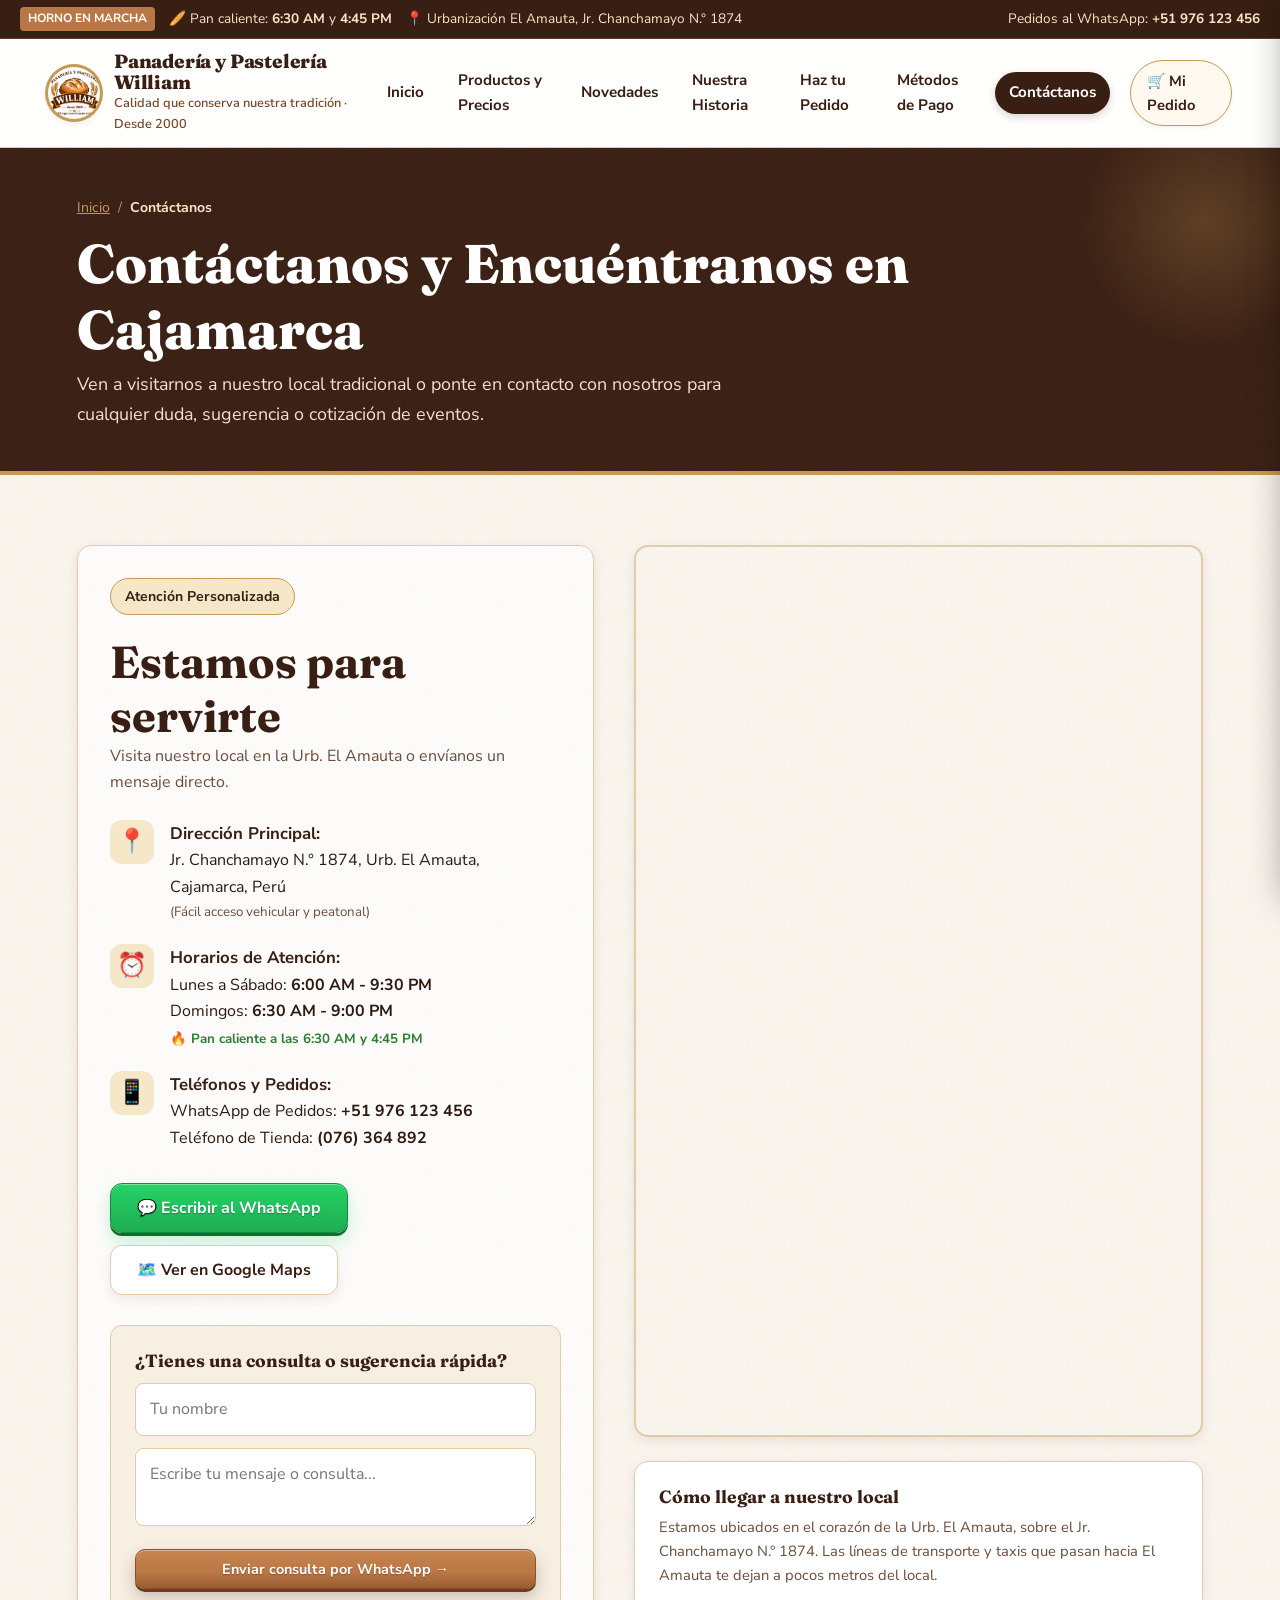
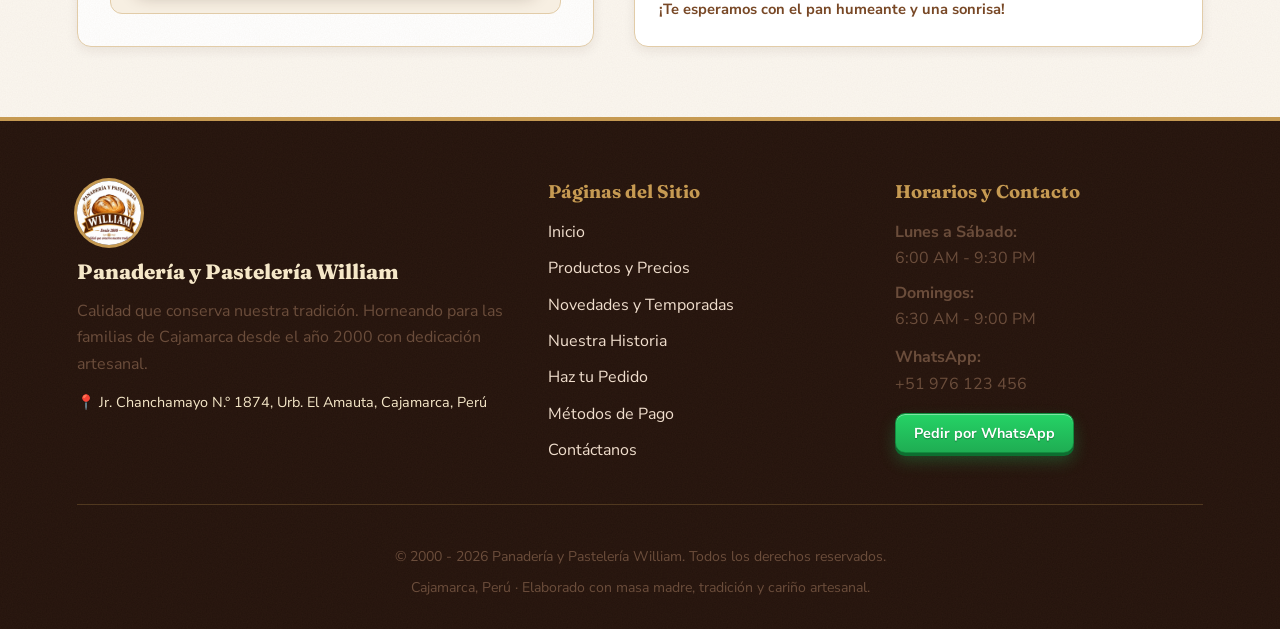
==== pages/contacto.html @ 4cd66673 "Creando la pagina" ====
<!DOCTYPE html>
<html lang="es">
<head>
  <meta charset="utf-8">
  <meta name="viewport" content="width=device-width, initial-scale=1">
  <title>Contáctanos y Ubicación | Panadería y Pastelería William - Cajamarca</title>
  <meta name="description" content="Visítanos en Jr. Chanchamayo 1874, Urb. El Amauta, Cajamarca. Teléfonos, mapa interactivo, horarios y contacto directo por WhatsApp.">
  <link rel="icon" href="../img/logo.jpg">
  <link rel="preconnect" href="https://fonts.googleapis.com">
  <link rel="preconnect" href="https://fonts.gstatic.com" crossorigin>
  <link href="https://fonts.googleapis.com/css2?family=Fraunces:opsz,wght@9..144,500;9..144,700;9..144,800&family=Nunito+Sans:wght@400;600;700;800&display=swap" rel="stylesheet">
  <link rel="stylesheet" href="../css/styles.css">
</head>
<body>

  <!-- Barra Superior -->
  <aside class="top-bar" aria-label="Aviso y contacto">
    <div class="top-bar-left">
      <span class="top-badge">Horno en marcha</span>
      <span>🥖 Pan caliente: <b class="hot-bread-am">6:30 AM</b> y <b class="hot-bread-pm">4:45 PM</b></span>
      <span>📍 <span class="address-display">Jr. Chanchamayo 1874, Urb. El Amauta, Cajamarca</span></span>
    </div>
    <div class="top-bar-right">
      <span>Pedidos al WhatsApp: <b class="phone-display">+51 976 123 456</b></span>
    </div>
  </aside>

  <!-- Encabezado Principal con Navegación -->
  <header>
    <a class="brand" href="../index.html">
      <img src="../img/logo.jpg" alt="Logo de Panadería y Pastelería William">
      <div class="brand-text">
        <b>Panadería y Pastelería William</b>
        <small>Calidad que conserva nuestra tradición · Desde 2000</small>
      </div>
    </a>

    <!-- Navegación de Escritorio -->
    <nav class="main-nav" aria-label="Menú principal">
      <a href="../index.html">Inicio</a>
      <a href="productos.html">Productos y Precios</a>
      <a href="novedades.html">Novedades</a>
      <a href="historia.html">Nuestra Historia</a>
      <a href="pedidos.html">Haz tu Pedido</a>
      <a href="pagos.html">Métodos de Pago</a>
      <a href="contacto.html" class="active">Contáctanos</a>
    </nav>

    <!-- Acciones de Encabezado -->
    <div class="header-actions">
      <a href="pedidos.html" class="cart-btn" aria-label="Ver lista de pedidos">
        <span>🛒 Mi Pedido</span>
        <span class="cart-badge" style="display:none">0</span>
      </a>
      <button id="burger" class="burger" aria-label="Abrir menú" aria-expanded="false" aria-controls="drawer">
        <i></i><i></i><i></i>
      </button>
    </div>
  </header>

  <!-- Menú Lateral Móvil (Drawer) -->
  <div id="scrim"></div>
  <aside id="drawer" aria-hidden="true" aria-label="Menú de navegación para móviles">
    <div class="drawer-header">
      <span class="drawer-title">Menú Principal</span>
      <span style="font-size:0.85rem; color:var(--oro)">Cajamarca</span>
    </div>
    <nav>
      <a href="../index.html"><span>🏠 Inicio</span> <span>→</span></a>
      <a href="productos.html"><span>🥖 Productos y Precios</span> <span>→</span></a>
      <a href="novedades.html"><span>✨ Novedades y Temporadas</span> <span>→</span></a>
      <a href="historia.html"><span>🌾 Nuestra Historia</span> <span>→</span></a>
      <a href="pedidos.html"><span>📝 Haz tu Pedido</span> <span>→</span></a>
      <a href="pagos.html"><span>💳 Métodos de Pago</span> <span>→</span></a>
      <a href="contacto.html" class="active"><span>📍 Contáctanos</span> <span>→</span></a>
    </nav>
    <div class="drawer-info">
      <b>Panadería y Pastelería William</b>
      <p>Jr. Chanchamayo 1874, Urb. El Amauta, Cajamarca</p>
      <p style="margin-top:6px">WhatsApp: <b class="phone-display">+51 976 123 456</b></p>
    </div>
  </aside>

  <!-- Contenido de Contacto -->
  <main>
    <section class="page-header">
      <div class="breadcrumbs">
        <a href="../index.html">Inicio</a> <span>/</span> <b>Contáctanos</b>
      </div>
      <h1>Contáctanos y Encuéntranos en Cajamarca</h1>
      <p>Ven a visitarnos a nuestro local tradicional o ponte en contacto con nosotros para cualquier duda, sugerencia o cotización de eventos.</p>
    </section>

    <section class="section">
      <div class="contact-layout">
        
        <!-- Tarjeta de Información y Formulario Rápido -->
        <div class="contact-card">
          <span class="hero-tag">Atención Personalizada</span>
          <h2>Estamos para servirte</h2>
          <p>Visita nuestro local en la Urb. El Amauta o envíanos un mensaje directo.</p>

          <div class="contact-info-list">
            <div class="contact-info-item">
              <div class="contact-icon">📍</div>
              <div>
                <b style="color:var(--cacao); font-size:1.05rem; display:block;">Dirección Principal:</b>
                <span>Jr. Chanchamayo N.° 1874, Urb. El Amauta, Cajamarca, Perú</span>
                <small style="display:block; color:var(--ink-muted); margin-top:2px;">(Fácil acceso vehicular y peatonal)</small>
              </div>
            </div>

            <div class="contact-info-item">
              <div class="contact-icon">⏰</div>
              <div>
                <b style="color:var(--cacao); font-size:1.05rem; display:block;">Horarios de Atención:</b>
                <span>Lunes a Sábado: <b>6:00 AM - 9:30 PM</b></span><br>
                <span>Domingos: <b>6:30 AM - 9:00 PM</b></span>
                <small style="display:block; color:#2e7d32; font-weight:700; margin-top:4px;">🔥 Pan caliente a las 6:30 AM y 4:45 PM</small>
              </div>
            </div>

            <div class="contact-info-item">
              <div class="contact-icon">📱</div>
              <div>
                <b style="color:var(--cacao); font-size:1.05rem; display:block;">Teléfonos y Pedidos:</b>
                <span>WhatsApp de Pedidos: <b class="phone-display">+51 976 123 456</b></span><br>
                <span>Teléfono de Tienda: <b>(076) 364 892</b></span>
              </div>
            </div>
          </div>

          <div style="display:flex; gap:12px; flex-wrap:wrap; margin-bottom:30px;">
            <a href="https://wa.me/51976123456?text=Hola%20Panader%C3%ADa%20William%2C%20quisiera%20hacer%20una%20consulta." target="_blank" rel="noopener" class="btn wa">
              <span>💬 Escribir al WhatsApp</span>
            </a>
            <a id="btn-maps" href="https://www.google.com/maps/search/?api=1&query=Jr.+Chanchamayo+1874%2C+Urb.+El+Amauta%2C+Cajamarca%2C+Per%C3%BA" target="_blank" rel="noopener" class="btn ghost">
              <span>🗺️ Ver en Google Maps</span>
            </a>
          </div>

          <!-- Formulario rápido de consulta -->
          <div style="background:#f7efe2; padding:24px; border-radius:12px; border:1px solid var(--border);">
            <h4 style="margin-bottom:12px; color:var(--cacao);">¿Tienes una consulta o sugerencia rápida?</h4>
            <div class="form-group" style="margin-bottom:12px;">
              <input type="text" id="contact-quick-name" placeholder="Tu nombre" style="background:#fff;">
            </div>
            <div class="form-group" style="margin-bottom:14px;">
              <textarea id="contact-quick-msg" rows="2" placeholder="Escribe tu mensaje o consulta..." style="background:#fff;"></textarea>
            </div>
            <button type="button" class="btn small" style="width:100%;" onclick="
              const name = document.getElementById('contact-quick-name').value.trim();
              const msg = document.getElementById('contact-quick-msg').value.trim();
              if (!msg) { alert('Por favor escribe tu consulta'); return; }
              const text = `Hola Panadería William, mi nombre es ${name || 'un cliente'}. Mi consulta es: ${msg}`;
              window.open(`https://wa.me/51976123456?text=${encodeURIComponent(text)}`, '_blank');
            ">Enviar consulta por WhatsApp →</button>
          </div>
        </div>

        <!-- Mapa y Referencias -->
        <div style="display:flex; flex-direction:column; gap:24px;">
          <div class="map-container">
            <iframe 
              src="https://www.google.com/maps/embed?pb=!1m18!1m12!1m3!1d3958.468846313524!2d-78.5135118!3d-7.1610488!2m3!1f0!2f0!3f0!3m2!1i1024!2i768!4f13.1!3m3!1m2!1s0x91b25afc0c000001%3A0x1!2sJr.%20Chanchamayo%201874%2C%20Cajamarca!5e0!3m2!1ses!2spe!4v1710000000000!5m2!1ses!2spe" 
              width="100%" 
              height="400" 
              style="border:0;" 
              allowfullscreen="" 
              loading="lazy" 
              referrerpolicy="no-referrer-when-downgrade"
              title="Mapa de ubicación de Panadería y Pastelería William en Cajamarca">
            </iframe>
          </div>

          <div style="background:#fff; border:1px solid var(--border); border-radius:14px; padding:24px; box-shadow:var(--shadow-sm);">
            <h4 style="margin-bottom:8px; color:var(--cacao);">Cómo llegar a nuestro local</h4>
            <p style="font-size:0.92rem; margin-bottom:10px;">Estamos ubicados en el corazón de la Urb. El Amauta, sobre el Jr. Chanchamayo N.° 1874. Las líneas de transporte y taxis que pasan hacia El Amauta te dejan a pocos metros del local.</p>
            <p style="font-size:0.92rem; color:var(--tostado); font-weight:700;">¡Te esperamos con el pan humeante y una sonrisa!</p>
          </div>
        </div>

      </div>
    </section>
  </main>

  <!-- Píldora Flotante del Carrito -->
  <a href="pedidos.html" class="floating-cart-pill" id="floating-cart" aria-label="Ver pedido en curso">
    <span>🛒</span>
    <span class="floating-cart-txt"><b>0</b> productos</span>
    <span>→</span>
  </a>

  <!-- Pie de Página -->
  <footer>
    <div class="footer-top">
      <div class="footer-brand">
        <img src="../img/logo.jpg" alt="Panadería y Pastelería William">
        <b>Panadería y Pastelería William</b>
        <p>Calidad que conserva nuestra tradición. Horneando para las familias de Cajamarca desde el año 2000 con dedicación artesanal.</p>
        <p style="font-size:0.9rem; color:var(--oro-light);">📍 Jr. Chanchamayo N.° 1874, Urb. El Amauta, Cajamarca, Perú</p>
      </div>
      <div class="footer-col">
        <h4>Páginas del Sitio</h4>
        <ul class="footer-links">
          <li><a href="../index.html">Inicio</a></li>
          <li><a href="productos.html">Productos y Precios</a></li>
          <li><a href="novedades.html">Novedades y Temporadas</a></li>
          <li><a href="historia.html">Nuestra Historia</a></li>
          <li><a href="pedidos.html">Haz tu Pedido</a></li>
          <li><a href="pagos.html">Métodos de Pago</a></li>
          <li><a href="contacto.html">Contáctanos</a></li>
        </ul>
      </div>
      <div class="footer-col">
        <h4>Horarios y Contacto</h4>
        <p><b>Lunes a Sábado:</b><br>6:00 AM - 9:30 PM</p>
        <p style="margin-top:8px"><b>Domingos:</b><br>6:30 AM - 9:00 PM</p>
        <p style="margin-top:12px"><b>WhatsApp:</b><br><span class="phone-display">+51 976 123 456</span></p>
        <div style="margin-top:16px;">
          <a href="pedidos.html" class="btn small wa">Pedir por WhatsApp</a>
        </div>
      </div>
    </div>
    <div class="footer-bottom">
      <p>© 2000 - 2026 Panadería y Pastelería William. Todos los derechos reservados.</p>
      <p>Cajamarca, Perú · Elaborado con masa madre, tradición y cariño artesanal.</p>
    </div>
  </footer>

  <script src="../js/data.js"></script>
  <script src="../js/app.js"></script>
</body>
</html>
---- css/styles.css ----
/* ==========================================================================
   PANADERÍA Y PASTELERÍA WILLIAM - CAJAMARCA (DESDE 2000)
   Hoja de estilos completa, elegante y responsiva
   ========================================================================== */

:root {
  --cacao: #381e13;
  --tostado: #784826;
  --caramelo: #b97745;
  --oro: #c69a52;
  --oro-light: #f5e7c8;
  --crema: #fbf7f0;
  --crema-dark: #f0e4d0;
  --marfil: #ffffff;
  --ink: #2d1a10;
  --ink-muted: #6b4d3b;
  --border: #e2cca8;
  --radius-sm: 8px;
  --radius-md: 14px;
  --radius-lg: 22px;
  --shadow-sm: 0 4px 12px rgba(56, 30, 19, 0.08);
  --shadow-md: 0 10px 28px rgba(56, 30, 19, 0.12);
  --shadow-lg: 0 20px 48px rgba(56, 30, 19, 0.18);
  --kraft: url("data:image/svg+xml,%3Csvg xmlns='http://www.w3.org/2000/svg' width='160' height='160'%3E%3Cfilter id='n'%3E%3CfeTurbulence type='fractalNoise' baseFrequency='.8' numOctaves='2'/%3E%3CfeColorMatrix values='0 0 0 0 .4 0 0 0 0 .27 0 0 0 0 .15 0 0 0 .07 0'/%3E%3C/filter%3E%3Crect width='160' height='160' filter='url(%23n)'/%3E%3C/svg%3E");
}

* { box-sizing: border-box; margin: 0; padding: 0; }

html {
  scroll-behavior: smooth;
  scroll-padding-top: 100px;
}

body {
  font: 16px/1.65 "Nunito Sans", system-ui, -apple-system, sans-serif;
  color: var(--ink);
  background: var(--kraft), var(--crema);
  min-height: 100vh;
  display: flex;
  flex-direction: column;
}

body.lock { overflow: hidden; }

h1, h2, h3, h4 {
  font-family: Fraunces, Georgia, serif;
  color: var(--cacao);
  line-height: 1.2;
}

h1 { font-size: clamp(2.4rem, 5.5vw, 4.4rem); font-weight: 800; }
h2 { font-size: clamp(1.8rem, 3.8vw, 2.8rem); font-weight: 700; }
h3 { font-size: 1.35rem; font-weight: 700; }
h4 { font-size: 1.1rem; font-weight: 700; }

p { color: var(--ink-muted); }
a { color: inherit; text-decoration: none; }
img { max-width: 100%; height: auto; display: block; }

:focus-visible {
  outline: 3px solid var(--oro);
  outline-offset: 3px;
}

/* ==========================================================================
   BARRA SUPERIOR DE ANUNCIOS
   ========================================================================== */
.top-bar {
  background: var(--cacao);
  color: var(--oro-light);
  font-size: 0.85rem;
  padding: 7px 20px;
  display: flex;
  justify-content: space-between;
  align-items: center;
  flex-wrap: wrap;
  gap: 10px;
  border-bottom: 1px solid rgba(198, 154, 82, 0.25);
}

.top-bar-left {
  display: flex;
  align-items: center;
  gap: 14px;
  flex-wrap: wrap;
}

.top-bar-right {
  display: flex;
  align-items: center;
  gap: 18px;
}

.top-badge {
  background: var(--caramelo);
  color: #fff;
  padding: 2px 8px;
  border-radius: 4px;
  font-weight: 700;
  font-size: 0.75rem;
  text-transform: uppercase;
}

/* ==========================================================================
   HEADER Y NAVEGACIÓN
   ========================================================================== */
header {
  position: sticky;
  top: 0;
  z-index: 50;
  background: rgba(255, 255, 255, 0.94);
  backdrop-filter: blur(10px);
  border-bottom: 1px solid var(--border);
  padding: 12px clamp(16px, 4vw, 48px);
  display: flex;
  align-items: center;
  justify-content: space-between;
  gap: 20px;
  transition: all 0.25s ease;
}

header.solid {
  background: #ffffff;
  box-shadow: var(--shadow-sm);
  padding-top: 9px;
  padding-bottom: 9px;
}

.brand {
  display: flex;
  align-items: center;
  gap: 14px;
  text-decoration: none;
}

.brand img {
  width: 52px;
  height: 52px;
  border-radius: 50%;
  object-fit: cover;
  box-shadow: 0 0 0 3px var(--oro), 0 4px 10px rgba(0,0,0,0.1);
  background: #fff;
}

.brand-text b {
  display: block;
  font: 800 1.2rem/1.1 Fraunces, serif;
  color: var(--cacao);
  letter-spacing: -0.01em;
}

.brand-text small {
  font-size: 0.8rem;
  color: var(--tostado);
  font-weight: 600;
  display: block;
}

/* Menú de navegación principal (Desktop) */
.main-nav {
  display: flex;
  align-items: center;
  gap: 6px;
}

.main-nav a {
  padding: 8px 14px;
  font-weight: 700;
  font-size: 0.95rem;
  color: var(--cacao);
  border-radius: 999px;
  transition: all 0.2s ease;
  position: relative;
}

.main-nav a:hover {
  background: var(--oro-light);
  color: var(--cacao);
}

.main-nav a.active {
  background: var(--cacao);
  color: #fff;
  box-shadow: 0 3px 8px rgba(56, 30, 19, 0.2);
}

/* Acciones en header */
.header-actions {
  display: flex;
  align-items: center;
  gap: 12px;
}

.cart-btn {
  display: inline-flex;
  align-items: center;
  gap: 8px;
  background: #fff9f0;
  border: 1.5px solid var(--oro);
  padding: 8px 16px;
  border-radius: 999px;
  font-weight: 700;
  font-size: 0.92rem;
  color: var(--cacao);
  cursor: pointer;
  box-shadow: 0 2px 6px rgba(0,0,0,0.06);
  transition: all 0.15s ease;
}

.cart-btn:hover {
  background: var(--oro-light);
  transform: translateY(-1px);
}

.cart-badge {
  background: #d64223;
  color: #fff;
  font-size: 0.75rem;
  font-weight: 800;
  width: 20px;
  height: 20px;
  border-radius: 50%;
  display: inline-flex;
  align-items: center;
  justify-content: center;
}

/* Botón Hamburguesa */
.burger {
  display: none;
  background: #fffdf8;
  border: 1.5px solid var(--border);
  width: 44px;
  height: 44px;
  border-radius: 12px;
  cursor: pointer;
  flex-direction: column;
  justify-content: center;
  align-items: center;
  gap: 5px;
  padding: 0;
  transition: all 0.2s;
}

.burger i {
  display: block;
  width: 22px;
  height: 2.5px;
  background: var(--cacao);
  border-radius: 2px;
  transition: all 0.25s;
}

.burger[aria-expanded="true"] i:nth-child(1) { transform: translateY(7.5px) rotate(45deg); }
.burger[aria-expanded="true"] i:nth-child(2) { opacity: 0; }
.burger[aria-expanded="true"] i:nth-child(3) { transform: translateY(-7.5px) rotate(-45deg); }

/* Drawer Menú Lateral (Mobile) */
#scrim {
  position: fixed;
  inset: 0;
  z-index: 90;
  background: rgba(30, 15, 8, 0.6);
  backdrop-filter: blur(4px);
  opacity: 0;
  pointer-events: none;
  transition: opacity 0.3s;
}

#scrim.open {
  opacity: 1;
  pointer-events: auto;
}

#drawer {
  position: fixed;
  top: 0;
  right: 0;
  bottom: 0;
  z-index: 100;
  width: min(340px, 86vw);
  background: var(--kraft), #422517;
  color: #fff;
  padding: 30px 24px;
  transform: translateX(105%);
  transition: transform 0.35s cubic-bezier(0.16, 1, 0.3, 1);
  box-shadow: -10px 0 35px rgba(0,0,0,0.4);
  border-left: 4px solid var(--oro);
  overflow-y: auto;
  display: flex;
  flex-direction: column;
}

#drawer.open {
  transform: none;
}

.drawer-header {
  display: flex;
  align-items: center;
  justify-content: space-between;
  margin-bottom: 24px;
  padding-bottom: 16px;
  border-bottom: 1px dashed rgba(198, 154, 82, 0.4);
}

.drawer-title {
  font: 700 1.4rem Fraunces, serif;
  color: var(--oro);
}

#drawer nav {
  display: flex;
  flex-direction: column;
  gap: 4px;
  margin-bottom: 30px;
}

#drawer nav a {
  display: flex;
  align-items: center;
  justify-content: space-between;
  padding: 14px 16px;
  border-radius: 12px;
  color: #fff;
  font-weight: 700;
  font-size: 1.05rem;
  transition: all 0.2s;
  border-left: 3px solid transparent;
}

#drawer nav a:hover {
  background: rgba(198, 154, 82, 0.15);
  color: var(--oro-light);
  border-left-color: var(--oro);
  padding-left: 20px;
}

#drawer nav a.active {
  background: var(--oro);
  color: var(--cacao);
  font-weight: 800;
  border-left-color: #fff;
}

.drawer-info {
  margin-top: auto;
  background: rgba(0,0,0,0.25);
  padding: 18px;
  border-radius: 14px;
  border: 1px solid rgba(198, 154, 82, 0.2);
  font-size: 0.88rem;
}

.drawer-info b { color: var(--oro); display: block; margin-bottom: 6px; }

/* ==========================================================================
   BOTONES Y ELEMENTOS DE ACCIÓN
   ========================================================================== */
.btn {
  display: inline-flex;
  align-items: center;
  justify-content: center;
  gap: 8px;
  font: 700 1rem "Nunito Sans", sans-serif;
  text-decoration: none;
  cursor: pointer;
  color: #fff;
  padding: 13px 26px;
  border-radius: 12px;
  border: 1px solid #8d5127;
  background: linear-gradient(#c7844f, var(--caramelo) 60%, #995c32);
  box-shadow: inset 0 1px 0 rgba(255,255,255,0.4), 0 3px 0 #6e3d1d, 0 8px 16px rgba(56, 30, 19, 0.25);
  text-shadow: 0 1px 1px rgba(0,0,0,0.3);
  transition: transform 0.12s ease, box-shadow 0.12s ease;
}

.btn:hover {
  transform: translateY(-2px);
  box-shadow: inset 0 1px 0 rgba(255,255,255,0.4), 0 5px 0 #6e3d1d, 0 12px 20px rgba(56, 30, 19, 0.3);
}

.btn:active {
  transform: translateY(2px);
  box-shadow: inset 0 2px 4px rgba(0,0,0,0.4), 0 1px 0 #6e3d1d;
}

.btn:disabled {
  opacity: 0.55;
  cursor: not-allowed;
  transform: none;
  box-shadow: none;
}

.btn.small {
  padding: 9px 18px;
  font-size: 0.9rem;
  border-radius: 10px;
}

.btn.wa {
  background: linear-gradient(#25d366, #1fad53);
  border-color: #128c3e;
  box-shadow: inset 0 1px 0 rgba(255,255,255,0.4), 0 3px 0 #0d6e30, 0 8px 16px rgba(37, 211, 102, 0.25);
}

.btn.ghost {
  background: #ffffff;
  color: var(--cacao);
  border: 1.5px solid var(--border);
  box-shadow: var(--shadow-sm);
  text-shadow: none;
}

.btn.ghost:hover {
  background: var(--oro-light);
  border-color: var(--oro);
}

.btn.btn-add {
  padding: 8px 16px;
  font-size: 0.9rem;
  border-radius: 8px;
  background: var(--cacao);
  border-color: #241108;
  box-shadow: 0 3px 0 #180b05, 0 4px 10px rgba(0,0,0,0.15);
}

.btn.btn-add.added {
  background: #1e824c;
  border-color: #145a32;
}

/* ==========================================================================
   CABECERAS DE PÁGINAS INTERNAS (BANNER DEDICADO)
   ========================================================================== */
.page-header {
  background: var(--cacao) var(--kraft);
  color: #fff;
  padding: 48px clamp(18px, 6vw, 90px) 42px;
  position: relative;
  overflow: hidden;
  border-bottom: 4px solid var(--oro);
}

.page-header::after {
  content: "";
  position: absolute;
  right: -50px;
  top: -50px;
  width: 250px;
  height: 250px;
  background: radial-gradient(circle, rgba(198, 154, 82, 0.25), transparent 70%);
  border-radius: 50%;
  pointer-events: none;
}

.breadcrumbs {
  display: flex;
  align-items: center;
  gap: 8px;
  font-size: 0.88rem;
  color: var(--oro-light);
  margin-bottom: 12px;
}

.breadcrumbs a { color: var(--oro); text-decoration: underline; }
.breadcrumbs span { opacity: 0.6; }

.page-header h1 {
  color: #ffffff;
  margin-bottom: 8px;
  font-size: clamp(2.2rem, 4.5vw, 3.4rem);
}

.page-header p {
  color: #f2e2cb;
  max-width: 60ch;
  font-size: 1.12rem;
}

/* ==========================================================================
   SECCIONES Y CONTENEDORES
   ========================================================================== */
main { flex: 1; }

.section {
  padding: 70px clamp(18px, 6vw, 90px);
}

.section-head {
  text-align: center;
  max-width: 700px;
  margin: 0 auto 46px;
}

.section-head h2 { margin-bottom: 12px; }
.section-head p { font-size: 1.1rem; }

.section.alt-bg {
  background: #f7efe2 var(--kraft);
  border-top: 1px solid var(--border);
  border-bottom: 1px solid var(--border);
}

/* ==========================================================================
   HERO DE LA PÁGINA DE INICIO
   ========================================================================== */
.hero {
  display: grid;
  grid-template-columns: 1.1fr 1fr;
  align-items: center;
  gap: 40px;
  padding: 60px clamp(18px, 6vw, 90px) 70px;
  min-height: calc(88vh - 80px);
  position: relative;
  overflow: hidden;
  background: radial-gradient(circle at 75% 30%, #fff2d9 0%, transparent 65%);
}

.hero-content {
  position: relative;
  z-index: 2;
}

.hero-tag {
  display: inline-flex;
  align-items: center;
  gap: 8px;
  background: var(--oro-light);
  color: var(--cacao);
  font-weight: 700;
  font-size: 0.88rem;
  padding: 6px 14px;
  border-radius: 999px;
  border: 1px solid var(--oro);
  margin-bottom: 20px;
}

.hero h1 { margin-bottom: 20px; }
.hero-desc {
  font-size: 1.2rem;
  margin-bottom: 32px;
  max-width: 48ch;
  color: var(--ink-muted);
}

.hero-actions {
  display: flex;
  gap: 16px;
  flex-wrap: wrap;
  margin-bottom: 38px;
}

.hero-trust {
  display: flex;
  gap: 24px;
  flex-wrap: wrap;
  padding-top: 24px;
  border-top: 1px dashed var(--border);
}

.trust-item {
  display: flex;
  align-items: center;
  gap: 10px;
  font-size: 0.92rem;
  font-weight: 700;
  color: var(--cacao);
}

.trust-item span {
  font-size: 1.3rem;
}

.hero-media {
  position: relative;
  display: flex;
  justify-content: center;
  align-items: center;
}

.hero-img-wrap {
  width: 100%;
  max-width: 520px;
  aspect-ratio: 1.15;
  border-radius: 44% 56% 50% 50% / 50% 46% 54% 50%;
  overflow: hidden;
  box-shadow: 0 25px 50px rgba(56, 30, 19, 0.22), inset 0 0 0 10px #ffffff, inset 0 0 0 12px var(--oro);
  position: relative;
}

.hero-img-wrap img {
  width: 100%;
  height: 100%;
  object-fit: cover;
  transition: transform 0.6s ease;
}

.hero-img-wrap:hover img {
  transform: scale(1.05);
}

.hero-floating-card {
  position: absolute;
  bottom: 10px;
  left: 0;
  background: #ffffff;
  padding: 14px 20px;
  border-radius: 16px;
  box-shadow: var(--shadow-md);
  border: 2px solid var(--oro);
  display: flex;
  align-items: center;
  gap: 14px;
}

.hero-floating-card b {
  display: block;
  font-size: 1.05rem;
  color: var(--cacao);
}

.hero-floating-card small {
  color: #1e824c;
  font-weight: 700;
}

/* ==========================================================================
   CARDS DE PRODUCTOS & CATÁLOGO
   ========================================================================== */
.filters-bar {
  display: flex;
  justify-content: space-between;
  align-items: center;
  gap: 20px;
  flex-wrap: wrap;
  margin-bottom: 36px;
}

.filters {
  display: flex;
  gap: 10px;
  flex-wrap: wrap;
}

.filters button {
  font: 700 0.94rem "Nunito Sans", sans-serif;
  padding: 10px 20px;
  border-radius: 999px;
  cursor: pointer;
  color: var(--cacao);
  background: #ffffff;
  border: 1.5px solid var(--border);
  box-shadow: 0 2px 5px rgba(0,0,0,0.05);
  transition: all 0.2s;
}

.filters button:hover {
  border-color: var(--oro);
  background: var(--oro-light);
}

.filters button[aria-pressed="true"] {
  background: var(--cacao);
  color: #fff;
  border-color: var(--cacao);
  box-shadow: 0 4px 10px rgba(56, 30, 19, 0.25);
}

.search-box {
  position: relative;
  min-width: 260px;
}

.search-box input {
  width: 100%;
  padding: 11px 16px 11px 40px;
  border: 1.5px solid var(--border);
  border-radius: 999px;
  font: inherit;
  background: #fff;
  color: var(--ink);
}

.search-box input:focus {
  border-color: var(--oro);
  outline: none;
  box-shadow: 0 0 0 3px rgba(198, 154, 82, 0.25);
}

.search-icon {
  position: absolute;
  left: 14px;
  top: 50%;
  transform: translateY(-50%);
  opacity: 0.5;
  font-size: 1.1rem;
}

/* Grilla del catálogo */
.catalog-grid {
  display: grid;
  grid-template-columns: repeat(auto-fill, minmax(280px, 1fr));
  gap: 32px 24px;
}

.prod-card {
  background: #ffffff var(--kraft);
  border-radius: var(--radius-md);
  border: 1px solid var(--border);
  overflow: hidden;
  box-shadow: var(--shadow-sm);
  display: flex;
  flex-direction: column;
  transition: transform 0.25s ease, box-shadow 0.25s ease;
}

.prod-card:hover {
  transform: translateY(-6px);
  box-shadow: var(--shadow-md);
  border-color: var(--oro);
}

.prod-thumb {
  position: relative;
  aspect-ratio: 1.25;
  overflow: hidden;
  cursor: pointer;
  background: #f7efe2;
}

.prod-thumb img {
  width: 100%;
  height: 100%;
  object-fit: cover;
  transition: transform 0.4s ease;
}

.prod-card:hover .prod-thumb img {
  transform: scale(1.08);
}

.quick-view-btn {
  position: absolute;
  bottom: 12px;
  left: 50%;
  transform: translateX(-50%) translateY(30px);
  opacity: 0;
  background: rgba(45, 26, 16, 0.9);
  color: #fff;
  font-weight: 700;
  font-size: 0.82rem;
  padding: 6px 14px;
  border-radius: 999px;
  border: none;
  cursor: pointer;
  transition: all 0.25s ease;
}

.prod-thumb:hover .quick-view-btn {
  transform: translateX(-50%) translateY(0);
  opacity: 1;
}

/* Badges de producto */
.product-badge {
  position: absolute;
  top: 12px;
  left: 12px;
  font-size: 0.78rem;
  font-weight: 800;
  padding: 4px 10px;
  border-radius: 6px;
  text-transform: uppercase;
  letter-spacing: 0.03em;
  box-shadow: 0 3px 6px rgba(0,0,0,0.15);
  z-index: 2;
}

.badge-gold { background: #e0a946; color: #3a220f; }
.badge-hot { background: #d64223; color: #fff; }
.badge-classic { background: #784826; color: #fff; }
.badge-green { background: #2e7d32; color: #fff; }
.badge-sweet { background: #a2527b; color: #fff; }

.prod-info {
  padding: 20px;
  display: flex;
  flex-direction: column;
  flex: 1;
}

.prod-head {
  cursor: pointer;
  margin-bottom: 14px;
  flex: 1;
}

.prod-title {
  font-size: 1.25rem;
  margin-bottom: 6px;
  transition: color 0.2s;
}

.prod-title:hover {
  color: var(--caramelo);
}

.prod-desc {
  font-size: 0.92rem;
  line-height: 1.5;
  display: -webkit-box;
  -webkit-line-clamp: 2;
  -webkit-box-orient: vertical;
  overflow: hidden;
}

.prod-footer {
  display: flex;
  align-items: center;
  justify-content: space-between;
  gap: 12px;
  padding-top: 14px;
  border-top: 1px dashed var(--border);
}

.prod-price-box {
  display: flex;
  flex-direction: column;
}

.prod-price {
  font-weight: 800;
  font-size: 1.25rem;
  color: var(--tostado);
  line-height: 1;
}

.prod-unit {
  font-size: 0.78rem;
  color: var(--ink-muted);
}

/* ==========================================================================
   PÁGINA DE PEDIDOS & CARRITO (pedidos.html)
   ========================================================================== */
.order-workspace {
  display: grid;
  grid-template-columns: 1.1fr 1fr;
  gap: 36px;
  align-items: start;
}

.order-card {
  background: #ffffff var(--kraft);
  border-radius: var(--radius-md);
  border: 1.5px solid var(--border);
  padding: 30px;
  box-shadow: var(--shadow-sm);
}

.order-card h3 {
  margin-bottom: 20px;
  padding-bottom: 12px;
  border-bottom: 1.5px solid var(--border);
  color: var(--cacao);
}

.form-group {
  margin-bottom: 18px;
}

.form-group label {
  display: block;
  font-weight: 700;
  font-size: 0.92rem;
  margin-bottom: 6px;
  color: var(--cacao);
}

.form-group input,
.form-group select,
.form-group textarea {
  width: 100%;
  padding: 12px 14px;
  border: 1.5px solid var(--border);
  border-radius: 8px;
  font: inherit;
  background: #fffdf9;
  color: var(--ink);
  transition: border-color 0.2s;
}

.form-group input:focus,
.form-group select:focus,
.form-group textarea:focus {
  border-color: var(--oro);
  outline: none;
  box-shadow: 0 0 0 3px rgba(198, 154, 82, 0.25);
}

/* Radios para tipo de entrega */
.delivery-options {
  display: grid;
  grid-template-columns: 1fr 1fr;
  gap: 12px;
  margin-bottom: 18px;
}

.delivery-radio {
  border: 1.5px solid var(--border);
  border-radius: 10px;
  padding: 12px 16px;
  cursor: pointer;
  display: flex;
  align-items: center;
  gap: 10px;
  font-weight: 700;
  transition: all 0.2s;
  background: #fff;
}

.delivery-radio input {
  margin: 0;
  width: auto;
}

.delivery-radio:has(input:checked) {
  border-color: var(--oro);
  background: var(--oro-light);
  color: var(--cacao);
}

/* Lista interactiva de productos en el pedido */
.order-items-list {
  list-style: none;
  display: flex;
  flex-direction: column;
  gap: 14px;
  margin-bottom: 24px;
}

.order-item-row {
  display: flex;
  align-items: center;
  gap: 14px;
  padding: 12px;
  background: #fffdfa;
  border: 1px solid var(--border);
  border-radius: 12px;
}

.order-item-img {
  width: 58px;
  height: 58px;
  border-radius: 8px;
  object-fit: cover;
}

.order-item-details {
  flex: 1;
  display: flex;
  flex-direction: column;
}

.order-item-details b { font-size: 0.98rem; color: var(--cacao); }
.order-item-unit-price { font-size: 0.82rem; color: var(--ink-muted); }

.order-item-controls {
  display: flex;
  align-items: center;
  gap: 12px;
}

.qty-stepper {
  display: inline-flex;
  align-items: center;
  border: 1.5px solid var(--border);
  border-radius: 8px;
  overflow: hidden;
  background: #fff;
}

.qty-stepper.small .stepper-btn {
  width: 28px;
  height: 28px;
  font-size: 1rem;
}

.qty-stepper.small span {
  min-width: 24px;
  text-align: center;
  font-weight: 700;
  font-size: 0.9rem;
}

.stepper-btn {
  width: 36px;
  height: 36px;
  background: #f7efe2;
  border: none;
  font-weight: 800;
  font-size: 1.1rem;
  cursor: pointer;
  color: var(--cacao);
  display: grid;
  place-items: center;
  transition: background 0.15s;
}

.stepper-btn:hover { background: var(--oro-light); }

.order-item-subtotal {
  font-weight: 800;
  color: var(--tostado);
  min-width: 65px;
  text-align: right;
  font-size: 0.95rem;
}

.order-item-remove {
  background: none;
  border: none;
  color: #a0402a;
  font-size: 1.3rem;
  cursor: pointer;
  padding: 4px 8px;
  border-radius: 6px;
  transition: background 0.2s;
}

.order-item-remove:hover { background: #fbeae7; }

/* Ticket Resumen / WhatsApp */
.ticket-box {
  background: #ffffff;
  border: 2px dashed var(--oro);
  border-radius: 12px;
  padding: 24px;
  margin-top: 20px;
}

.ticket-header {
  text-align: center;
  margin-bottom: 16px;
  padding-bottom: 12px;
  border-bottom: 1px dashed var(--border);
}

.ticket-header b { font: 700 1.2rem Fraunces, serif; color: var(--cacao); display: block; }
.ticket-preview {
  background: #fcf9f2;
  padding: 14px;
  border-radius: 8px;
  font-family: "Courier New", Courier, monospace;
  font-size: 0.86rem;
  white-space: pre-wrap;
  color: #3d2315;
  line-height: 1.5;
  margin-bottom: 20px;
  max-height: 260px;
  overflow-y: auto;
  border: 1px solid var(--border);
}

.order-total-bar {
  display: flex;
  justify-content: space-between;
  align-items: center;
  font-size: 1.25rem;
  font-weight: 800;
  color: var(--cacao);
  padding: 14px 0;
  border-top: 2px solid var(--cacao);
  margin-bottom: 18px;
}

.order-actions {
  display: flex;
  gap: 12px;
  flex-direction: column;
}

.empty-cart-state {
  text-align: center;
  padding: 48px 20px;
}

.empty-icon { font-size: 3.5rem; margin-bottom: 12px; }
.empty-cart-state h4 { margin-bottom: 8px; }
.empty-cart-state p { margin-bottom: 20px; }

/* ==========================================================================
   PÁGINA DE NOVEDADES (novedades.html)
   ========================================================================== */
.news-grid {
  display: grid;
  grid-template-columns: 1.2fr 1fr;
  gap: 32px;
}

.news-card-hero {
  grid-column: 1 / -1;
  background: #ffffff var(--kraft);
  border-radius: var(--radius-lg);
  border: 2px solid var(--oro);
  overflow: hidden;
  box-shadow: var(--shadow-md);
  display: grid;
  grid-template-columns: 1.1fr 1fr;
  align-items: center;
}

.news-card-hero img {
  width: 100%;
  height: 100%;
  object-fit: cover;
  min-height: 340px;
}

.news-card-body {
  padding: 36px 32px;
}

.news-card-body h3 { font-size: 1.8rem; margin: 12px 0 16px; }

.news-item {
  background: #ffffff var(--kraft);
  border-radius: var(--radius-md);
  border: 1px solid var(--border);
  padding: 28px;
  box-shadow: var(--shadow-sm);
  display: flex;
  flex-direction: column;
  justify-content: space-between;
}

.news-item h3 { margin: 10px 0 12px; }

/* ==========================================================================
   PÁGINA DE HISTORIA (historia.html)
   ========================================================================== */
.history-intro {
  display: grid;
  grid-template-columns: 1fr 1fr;
  gap: 48px;
  align-items: center;
  margin-bottom: 60px;
}

.history-text h2 { margin-bottom: 18px; }
.history-text p { margin-bottom: 14px; font-size: 1.05rem; }

.pillars-grid {
  display: grid;
  grid-template-columns: repeat(auto-fit, minmax(240px, 1fr));
  gap: 24px;
  margin-top: 40px;
}

.pillar-card {
  background: #ffffff var(--kraft);
  padding: 26px;
  border-radius: 16px;
  border: 1px solid var(--border);
  box-shadow: var(--shadow-sm);
}

.pillar-icon { font-size: 2.2rem; margin-bottom: 12px; }
.pillar-card h3 { font-size: 1.25rem; margin-bottom: 8px; }

.timeline {
  margin-top: 50px;
  position: relative;
  border-left: 3px solid var(--oro);
  padding-left: 28px;
  margin-left: 20px;
  display: flex;
  flex-direction: column;
  gap: 32px;
}

.timeline-item {
  position: relative;
}

.timeline-item::before {
  content: "";
  position: absolute;
  left: -35px;
  top: 4px;
  width: 16px;
  height: 16px;
  border-radius: 50%;
  background: var(--cacao);
  border: 3px solid var(--oro);
}

.timeline-year {
  font-weight: 800;
  color: var(--caramelo);
  font-size: 1.15rem;
  margin-bottom: 4px;
}

.gallery-grid {
  display: grid;
  grid-template-columns: repeat(auto-fit, minmax(280px, 1fr));
  gap: 20px;
  margin-top: 36px;
}

.gallery-item {
  border-radius: 16px;
  overflow: hidden;
  box-shadow: var(--shadow-sm);
  aspect-ratio: 1.3;
}

.gallery-item img {
  width: 100%;
  height: 100%;
  object-fit: cover;
  transition: transform 0.4s;
}

.gallery-item:hover img { transform: scale(1.06); }

/* ==========================================================================
   PÁGINA DE PAGOS (pagos.html)
   ========================================================================== */
.pay-methods-grid {
  display: grid;
  grid-template-columns: repeat(auto-fit, minmax(270px, 1fr));
  gap: 28px;
  margin-bottom: 50px;
}

.pay-card {
  background: #ffffff var(--kraft);
  border-radius: var(--radius-md);
  border: 2px solid var(--border);
  padding: 30px;
  box-shadow: var(--shadow-sm);
  display: flex;
  flex-direction: column;
  transition: transform 0.2s, border-color 0.2s;
}

.pay-card:hover {
  transform: translateY(-4px);
  border-color: var(--oro);
}

.pay-badge-icon {
  font-size: 2.2rem;
  margin-bottom: 12px;
}

.pay-card h3 { font-size: 1.5rem; margin-bottom: 8px; }
.pay-data-box {
  background: #f7efe2;
  padding: 14px;
  border-radius: 10px;
  margin: 16px 0;
  font-size: 0.92rem;
}

.pay-steps {
  display: grid;
  grid-template-columns: repeat(auto-fit, minmax(220px, 1fr));
  gap: 24px;
  margin-top: 36px;
}

.step-card {
  background: #ffffff;
  padding: 24px;
  border-radius: 14px;
  border: 1px solid var(--border);
  position: relative;
}

.step-num {
  width: 38px;
  height: 38px;
  border-radius: 50%;
  background: var(--oro);
  color: var(--cacao);
  font-weight: 800;
  display: grid;
  place-items: center;
  margin-bottom: 14px;
  font-size: 1.1rem;
}

/* ==========================================================================
   PÁGINA DE CONTACTO (contacto.html)
   ========================================================================== */
.contact-layout {
  display: grid;
  grid-template-columns: 1fr 1.1fr;
  gap: 40px;
}

.contact-card {
  background: #ffffff var(--kraft);
  padding: 32px;
  border-radius: var(--radius-md);
  border: 1.5px solid var(--border);
  box-shadow: var(--shadow-sm);
}

.contact-info-list {
  display: flex;
  flex-direction: column;
  gap: 20px;
  margin: 24px 0 32px;
}

.contact-info-item {
  display: flex;
  gap: 16px;
  align-items: flex-start;
}

.contact-icon {
  font-size: 1.5rem;
  background: var(--oro-light);
  width: 44px;
  height: 44px;
  border-radius: 12px;
  display: grid;
  place-items: center;
  flex-shrink: 0;
}

.map-container {
  border-radius: var(--radius-md);
  overflow: hidden;
  box-shadow: var(--shadow-sm);
  border: 2px solid var(--border);
  height: 100%;
  min-height: 360px;
}

.map-container iframe {
  width: 100%;
  height: 100%;
  border: none;
}

/* ==========================================================================
   MODAL DE PRODUCTO (POPUP)
   ========================================================================== */
.modal {
  position: fixed;
  inset: 0;
  z-index: 120;
  display: grid;
  place-items: center;
  padding: 20px;
  opacity: 0;
  pointer-events: none;
  transition: opacity 0.25s ease;
}

.modal.open {
  opacity: 1;
  pointer-events: auto;
}

.modal-backdrop {
  position: absolute;
  inset: 0;
  background: rgba(30, 16, 9, 0.65);
  backdrop-filter: blur(5px);
}

.modal-card {
  position: relative;
  background: #ffffff var(--kraft);
  border-radius: var(--radius-lg);
  border: 2px solid var(--oro);
  width: min(780px, 94vw);
  max-height: 90vh;
  overflow-y: auto;
  box-shadow: var(--shadow-lg);
  padding: 32px;
  z-index: 2;
  transform: translateY(20px) scale(0.96);
  transition: transform 0.25s ease;
}

.modal.open .modal-card {
  transform: none;
}

.modal-close {
  position: absolute;
  top: 16px;
  right: 18px;
  background: #f5ebe0;
  border: none;
  font-size: 1.8rem;
  width: 40px;
  height: 40px;
  border-radius: 50%;
  cursor: pointer;
  display: grid;
  place-items: center;
  color: var(--cacao);
  transition: background 0.2s;
}

.modal-close:hover { background: #e0d0c0; }

.modal-grid {
  display: grid;
  grid-template-columns: 1fr 1.15fr;
  gap: 28px;
  align-items: center;
}

.modal-media {
  border-radius: 16px;
  overflow: hidden;
  aspect-ratio: 1;
  box-shadow: var(--shadow-sm);
}

.modal-media img {
  width: 100%;
  height: 100%;
  object-fit: cover;
}

.modal-price {
  font-size: 1.6rem;
  font-weight: 800;
  color: var(--tostado);
  margin: 10px 0;
}

.modal-price small {
  font-size: 0.95rem;
  color: var(--ink-muted);
  font-weight: 600;
}

.modal-details {
  margin: 16px 0;
  padding: 14px;
  background: #f7efe2;
  border-radius: 10px;
  font-size: 0.9rem;
}

.modal-actions {
  display: flex;
  gap: 14px;
  align-items: center;
  margin-top: 24px;
}

.modal-actions .qty-stepper input {
  width: 50px;
  text-align: center;
  font-weight: 700;
  border: none;
  font-size: 1.1rem;
}

/* ==========================================================================
   TOAST NOTIFICATION
   ========================================================================== */
.toast {
  position: fixed;
  bottom: 24px;
  left: 24px;
  z-index: 110;
  background: var(--cacao);
  color: #fff;
  padding: 14px 20px;
  border-radius: 14px;
  box-shadow: var(--shadow-lg);
  border: 1.5px solid var(--oro);
  display: flex;
  align-items: center;
  gap: 16px;
  transform: translateY(100px);
  opacity: 0;
  pointer-events: none;
  transition: all 0.3s cubic-bezier(0.16, 1, 0.3, 1);
}

.toast.show {
  transform: translateY(0);
  opacity: 1;
  pointer-events: auto;
}

.toast-body { font-size: 0.95rem; }
.toast-body b { color: var(--oro-light); }
.toast-link {
  color: var(--oro);
  font-weight: 700;
  text-decoration: underline;
  font-size: 0.9rem;
}

/* Botón flotante del carrito */
.floating-cart-pill {
  position: fixed;
  bottom: 24px;
  right: 24px;
  z-index: 80;
  background: var(--cacao);
  color: #fff;
  padding: 12px 22px;
  border-radius: 999px;
  display: none;
  align-items: center;
  gap: 12px;
  border: 2px solid var(--oro);
  box-shadow: var(--shadow-lg);
  cursor: pointer;
  transition: transform 0.2s;
}

.floating-cart-pill.visible {
  display: flex;
}

.floating-cart-pill:hover {
  transform: translateY(-3px) scale(1.02);
}

/* ==========================================================================
   TESTIMONIOS & COMBOS
   ========================================================================== */
.testimonials-grid {
  display: grid;
  grid-template-columns: repeat(auto-fit, minmax(280px, 1fr));
  gap: 24px;
}

.testimonial-card {
  background: #ffffff var(--kraft);
  padding: 28px;
  border-radius: var(--radius-md);
  border: 1px solid var(--border);
  box-shadow: var(--shadow-sm);
  display: flex;
  flex-direction: column;
  justify-content: space-between;
}

.stars {
  color: #f39c12;
  font-size: 1.2rem;
  margin-bottom: 12px;
}

.testimonial-quote {
  font-style: italic;
  font-size: 0.98rem;
  margin-bottom: 20px;
  color: var(--ink);
}

.testimonial-author b {
  display: block;
  font-size: 1.02rem;
  color: var(--cacao);
}

.testimonial-author small {
  color: var(--ink-muted);
}

/* Combos */
.combos-grid {
  display: grid;
  grid-template-columns: repeat(auto-fit, minmax(290px, 1fr));
  gap: 28px;
}

.combo-card {
  background: #ffffff var(--kraft);
  border-radius: var(--radius-md);
  border: 2px solid var(--oro);
  padding: 28px;
  box-shadow: var(--shadow-sm);
  position: relative;
  display: flex;
  flex-direction: column;
  justify-content: space-between;
}

.combo-badge {
  position: absolute;
  top: -12px;
  right: 20px;
  background: var(--caramelo);
  color: #fff;
  padding: 4px 12px;
  border-radius: 6px;
  font-weight: 800;
  font-size: 0.78rem;
  text-transform: uppercase;
}

.combo-card h3 { margin: 6px 0 10px; }
.combo-saving {
  display: inline-block;
  background: #e8f5e9;
  color: #2e7d32;
  font-weight: 700;
  font-size: 0.82rem;
  padding: 3px 8px;
  border-radius: 4px;
  margin-top: 10px;
}

/* ==========================================================================
   FOOTER
   ========================================================================== */
footer {
  background: #23120b var(--kraft);
  color: #f0decd;
  padding: 60px clamp(18px, 6vw, 90px) 30px;
  border-top: 4px solid var(--oro);
  margin-top: auto;
}

.footer-top {
  display: grid;
  grid-template-columns: 1.4fr 1fr 1fr;
  gap: 40px;
  margin-bottom: 40px;
  padding-bottom: 40px;
  border-bottom: 1px solid rgba(198, 154, 82, 0.25);
}

.footer-brand {
  display: flex;
  flex-direction: column;
  gap: 14px;
}

.footer-brand img {
  width: 64px;
  height: 64px;
  border-radius: 50%;
  box-shadow: 0 0 0 3px var(--oro);
}

.footer-brand b {
  font: 800 1.3rem Fraunces, serif;
  color: var(--oro-light);
}

.footer-col h4 {
  color: var(--oro);
  margin-bottom: 16px;
  font-size: 1.15rem;
}

.footer-links {
  list-style: none;
  display: flex;
  flex-direction: column;
  gap: 10px;
}

.footer-links a {
  color: #f0decd;
  transition: color 0.2s;
}

.footer-links a:hover {
  color: var(--oro);
  padding-left: 4px;
}

.footer-bottom {
  text-align: center;
  font-size: 0.88rem;
  color: #ab9582;
  display: flex;
  flex-direction: column;
  gap: 8px;
}

/* ==========================================================================
   RESPONSIVE DESIGN (MEDIA QUERIES)
   ========================================================================== */
@media (max-width: 960px) {
  .hero {
    grid-template-columns: 1fr;
    padding-top: 40px;
  }
  .hero-media { order: -1; }
  .news-grid, .news-card-hero { grid-template-columns: 1fr; }
  .history-intro { grid-template-columns: 1fr; }
  .contact-layout { grid-template-columns: 1fr; }
  .order-workspace { grid-template-columns: 1fr; }
  .footer-top { grid-template-columns: 1fr; gap: 30px; }
  .modal-grid { grid-template-columns: 1fr; }
}

@media (max-width: 820px) {
  .main-nav { display: none; }
  .burger { display: flex; }
  .top-bar-right { display: none; }
}

@media (max-width: 540px) {
  .brand-text small { display: none; }
  .hero-actions { flex-direction: column; }
  .hero-actions .btn { width: 100%; }
  .delivery-options { grid-template-columns: 1fr; }
  .catalog-grid { grid-template-columns: 1fr; }
}
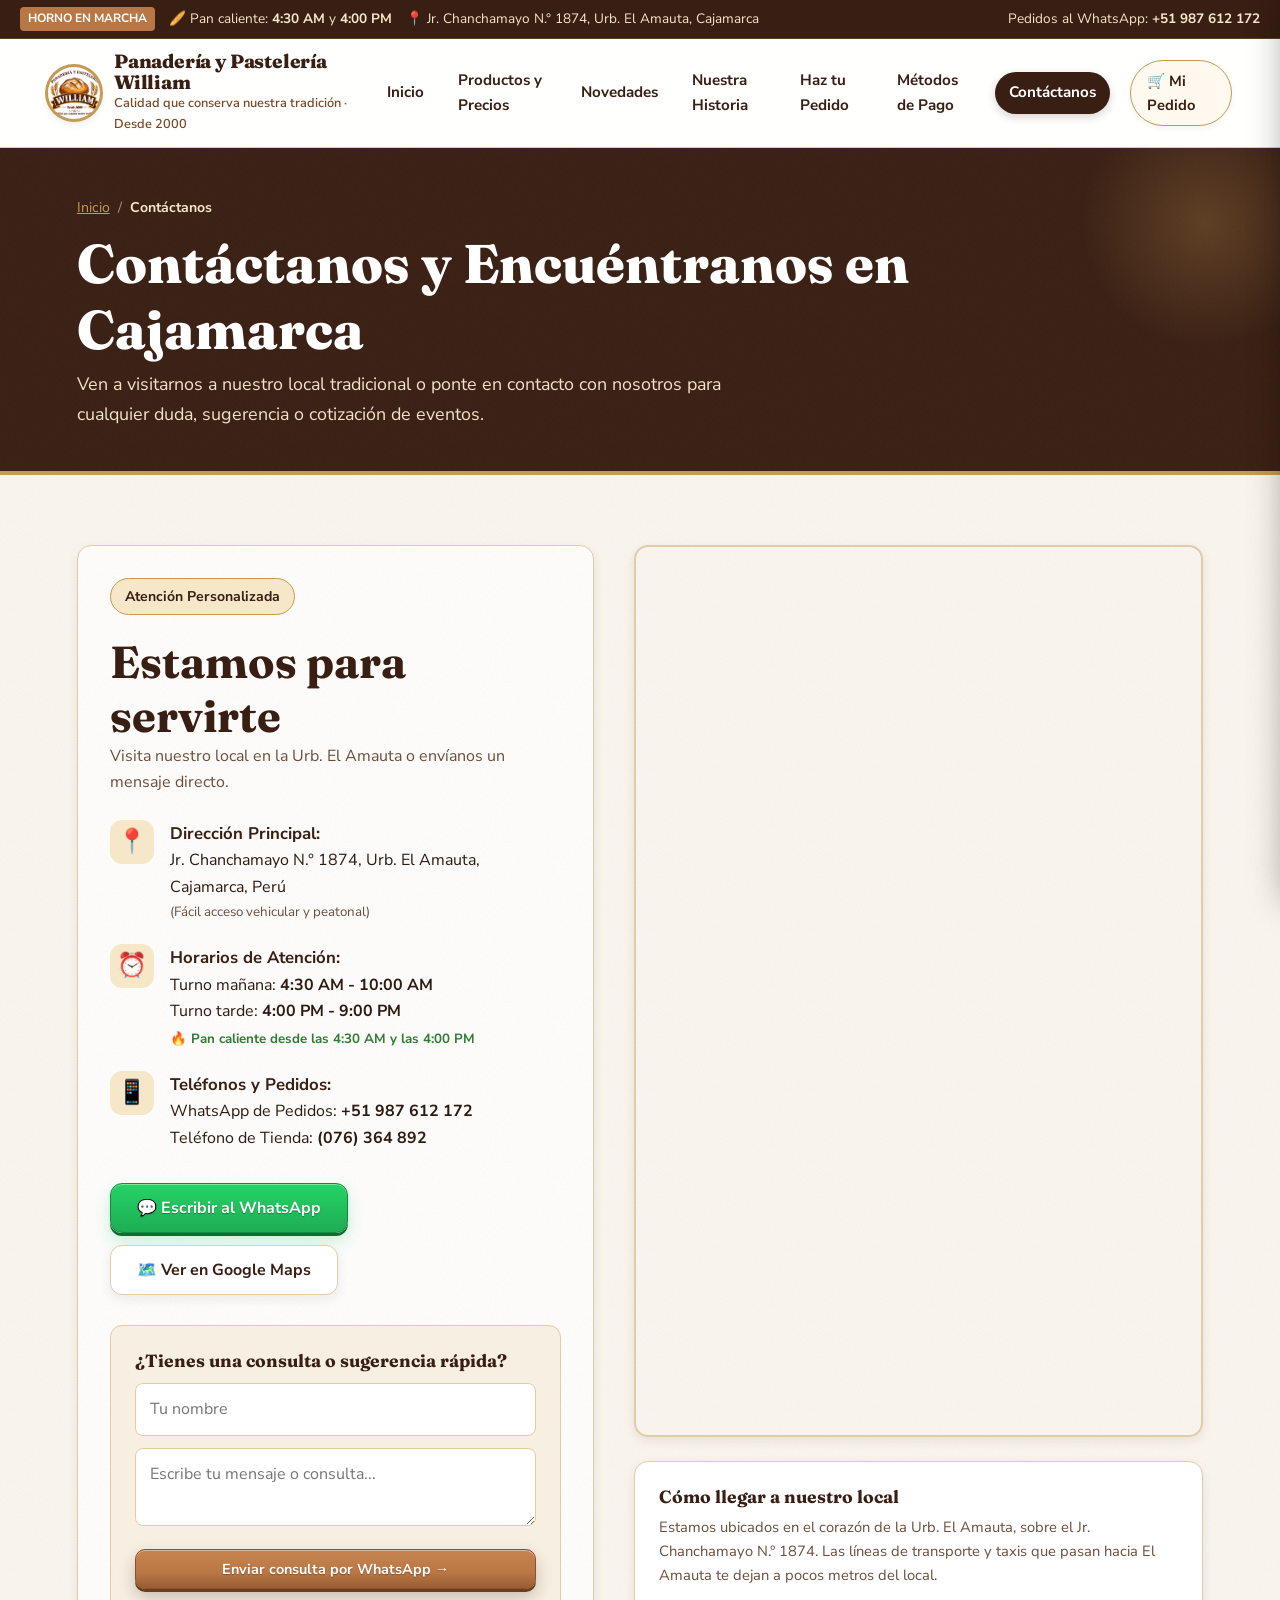
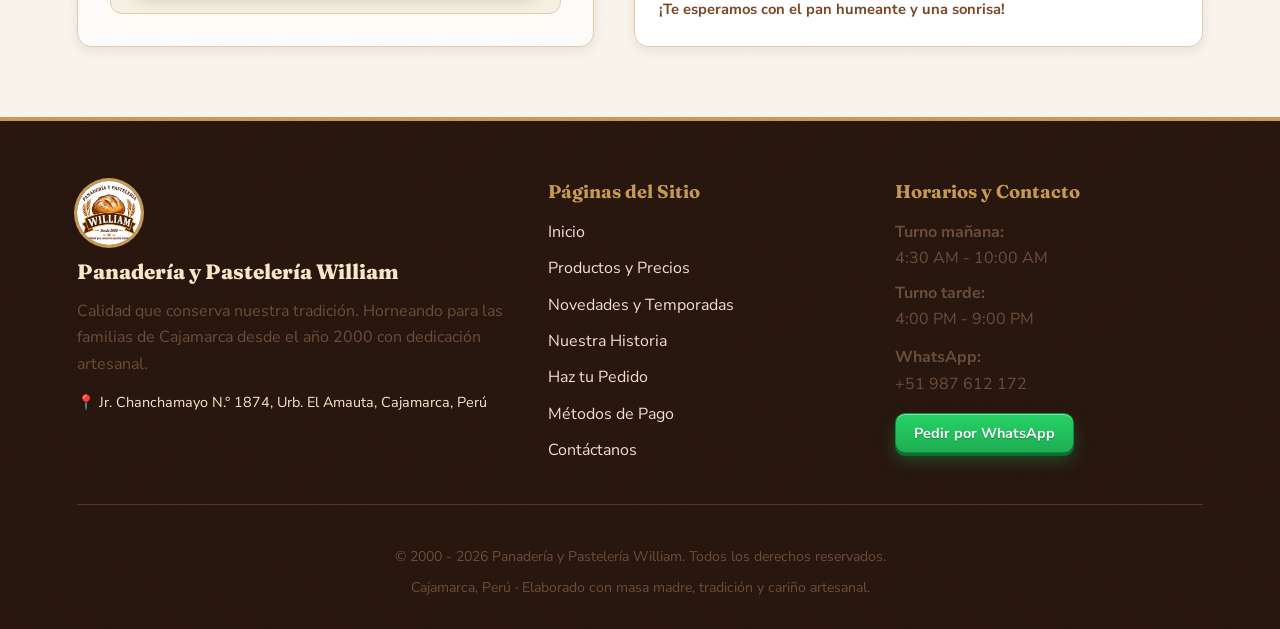
==== commit 2800d467: "cambio de productos" ====
--- a/pages/contacto.html
+++ b/pages/contacto.html
@@ -5,6 +5,14 @@
   <meta name="viewport" content="width=device-width, initial-scale=1">
   <title>Contáctanos y Ubicación | Panadería y Pastelería William - Cajamarca</title>
   <meta name="description" content="Visítanos en Jr. Chanchamayo 1874, Urb. El Amauta, Cajamarca. Teléfonos, mapa interactivo, horarios y contacto directo por WhatsApp.">
+  <meta name="theme-color" content="#381e13">
+  <meta property="og:type" content="website">
+  <meta property="og:site_name" content="Panadería y Pastelería William">
+  <meta property="og:title" content="Contáctanos y Ubicación | Panadería y Pastelería William - Cajamarca">
+  <meta property="og:description" content="Visítanos en Jr. Chanchamayo 1874, Urb. El Amauta, Cajamarca. Teléfonos, mapa interactivo, horarios y contacto directo por WhatsApp.">
+  <meta property="og:url" content="https://brayan44959.github.io/bakery-website/pages/contacto.html">
+  <meta property="og:image" content="https://brayan44959.github.io/bakery-website/img/hero.jpg">
+  <meta name="twitter:card" content="summary_large_image">
   <link rel="icon" href="../img/logo.jpg">
   <link rel="preconnect" href="https://fonts.googleapis.com">
   <link rel="preconnect" href="https://fonts.gstatic.com" crossorigin>
@@ -17,11 +25,11 @@
   <aside class="top-bar" aria-label="Aviso y contacto">
     <div class="top-bar-left">
       <span class="top-badge">Horno en marcha</span>
-      <span>🥖 Pan caliente: <b class="hot-bread-am">6:30 AM</b> y <b class="hot-bread-pm">4:45 PM</b></span>
+      <span>🥖 Pan caliente: <b class="hot-bread-am">4:30 AM</b> y <b class="hot-bread-pm">4:00 PM</b></span>
       <span>📍 <span class="address-display">Jr. Chanchamayo 1874, Urb. El Amauta, Cajamarca</span></span>
     </div>
     <div class="top-bar-right">
-      <span>Pedidos al WhatsApp: <b class="phone-display">+51 976 123 456</b></span>
+      <span>Pedidos al WhatsApp: <b class="phone-display">+51 987 612 172</b></span>
     </div>
   </aside>
 
@@ -77,7 +85,7 @@
     <div class="drawer-info">
       <b>Panadería y Pastelería William</b>
       <p>Jr. Chanchamayo 1874, Urb. El Amauta, Cajamarca</p>
-      <p style="margin-top:6px">WhatsApp: <b class="phone-display">+51 976 123 456</b></p>
+      <p style="margin-top:6px">WhatsApp: <b class="phone-display">+51 987 612 172</b></p>
     </div>
   </aside>
 
@@ -93,7 +101,7 @@
 
     <section class="section">
       <div class="contact-layout">
-        
+
         <!-- Tarjeta de Información y Formulario Rápido -->
         <div class="contact-card">
           <span class="hero-tag">Atención Personalizada</span>
@@ -114,9 +122,9 @@
               <div class="contact-icon">⏰</div>
               <div>
                 <b style="color:var(--cacao); font-size:1.05rem; display:block;">Horarios de Atención:</b>
-                <span>Lunes a Sábado: <b>6:00 AM - 9:30 PM</b></span><br>
-                <span>Domingos: <b>6:30 AM - 9:00 PM</b></span>
-                <small style="display:block; color:#2e7d32; font-weight:700; margin-top:4px;">🔥 Pan caliente a las 6:30 AM y 4:45 PM</small>
+                <span>Turno mañana: <b class="hours-morning">4:30 AM - 10:00 AM</b></span><br>
+                <span>Turno tarde: <b class="hours-afternoon">4:00 PM - 9:00 PM</b></span>
+                <small style="display:block; color:#2e7d32; font-weight:700; margin-top:4px;">🔥 Pan caliente desde las 4:30 AM y las 4:00 PM</small>
               </div>
             </div>
 
@@ -124,14 +132,14 @@
               <div class="contact-icon">📱</div>
               <div>
                 <b style="color:var(--cacao); font-size:1.05rem; display:block;">Teléfonos y Pedidos:</b>
-                <span>WhatsApp de Pedidos: <b class="phone-display">+51 976 123 456</b></span><br>
-                <span>Teléfono de Tienda: <b>(076) 364 892</b></span>
+                <span>WhatsApp de Pedidos: <b class="phone-display">+51 987 612 172</b></span><br>
+                <span>Teléfono de Tienda: <b class="phone-landline-display">(076) 364 892</b></span>
               </div>
             </div>
           </div>
 
           <div style="display:flex; gap:12px; flex-wrap:wrap; margin-bottom:30px;">
-            <a href="https://wa.me/51976123456?text=Hola%20Panader%C3%ADa%20William%2C%20quisiera%20hacer%20una%20consulta." target="_blank" rel="noopener" class="btn wa">
+            <a href="https://wa.me/51987612172?text=Hola%20Panader%C3%ADa%20William%2C%20quisiera%20hacer%20una%20consulta." target="_blank" rel="noopener" class="btn wa wa-link" data-msg="Hola Panadería William, quisiera hacer una consulta.">
               <span>💬 Escribir al WhatsApp</span>
             </a>
             <a id="btn-maps" href="https://www.google.com/maps/search/?api=1&query=Jr.+Chanchamayo+1874%2C+Urb.+El+Amauta%2C+Cajamarca%2C+Per%C3%BA" target="_blank" rel="noopener" class="btn ghost">
@@ -143,31 +151,27 @@
           <div style="background:#f7efe2; padding:24px; border-radius:12px; border:1px solid var(--border);">
             <h4 style="margin-bottom:12px; color:var(--cacao);">¿Tienes una consulta o sugerencia rápida?</h4>
             <div class="form-group" style="margin-bottom:12px;">
-              <input type="text" id="contact-quick-name" placeholder="Tu nombre" style="background:#fff;">
+              <input type="text" id="contact-quick-name" placeholder="Tu nombre" style="background:#fff;" maxlength="60">
             </div>
             <div class="form-group" style="margin-bottom:14px;">
-              <textarea id="contact-quick-msg" rows="2" placeholder="Escribe tu mensaje o consulta..." style="background:#fff;"></textarea>
-            </div>
-            <button type="button" class="btn small" style="width:100%;" onclick="
-              const name = document.getElementById('contact-quick-name').value.trim();
-              const msg = document.getElementById('contact-quick-msg').value.trim();
-              if (!msg) { alert('Por favor escribe tu consulta'); return; }
-              const text = `Hola Panadería William, mi nombre es ${name || 'un cliente'}. Mi consulta es: ${msg}`;
-              window.open(`https://wa.me/51976123456?text=${encodeURIComponent(text)}`, '_blank');
-            ">Enviar consulta por WhatsApp →</button>
+              <textarea id="contact-quick-msg" rows="2" placeholder="Escribe tu mensaje o consulta..." style="background:#fff;" maxlength="500"></textarea>
+            </div>
+            <div class="form-error-box" id="contact-quick-error" role="alert" aria-live="polite"></div>
+            <button type="button" class="btn small" id="btn-contact-send" style="width:100%;">Enviar consulta por WhatsApp →</button>
           </div>
         </div>
 
         <!-- Mapa y Referencias -->
         <div style="display:flex; flex-direction:column; gap:24px;">
           <div class="map-container">
-            <iframe 
-              src="https://www.google.com/maps/embed?pb=!1m18!1m12!1m3!1d3958.468846313524!2d-78.5135118!3d-7.1610488!2m3!1f0!2f0!3f0!3m2!1i1024!2i768!4f13.1!3m3!1m2!1s0x91b25afc0c000001%3A0x1!2sJr.%20Chanchamayo%201874%2C%20Cajamarca!5e0!3m2!1ses!2spe!4v1710000000000!5m2!1ses!2spe" 
-              width="100%" 
-              height="400" 
-              style="border:0;" 
-              allowfullscreen="" 
-              loading="lazy" 
+            <iframe
+              id="maps-embed"
+              src="https://www.google.com/maps?q=Jr.%20Chanchamayo%201874%2C%20Urb.%20El%20Amauta%2C%20Cajamarca%2C%20Per%C3%BA&z=16&hl=es&output=embed"
+              width="100%"
+              height="400"
+              style="border:0;"
+              allowfullscreen=""
+              loading="lazy"
               referrerpolicy="no-referrer-when-downgrade"
               title="Mapa de ubicación de Panadería y Pastelería William en Cajamarca">
             </iframe>
@@ -214,11 +218,11 @@
       </div>
       <div class="footer-col">
         <h4>Horarios y Contacto</h4>
-        <p><b>Lunes a Sábado:</b><br>6:00 AM - 9:30 PM</p>
-        <p style="margin-top:8px"><b>Domingos:</b><br>6:30 AM - 9:00 PM</p>
-        <p style="margin-top:12px"><b>WhatsApp:</b><br><span class="phone-display">+51 976 123 456</span></p>
+        <p><b>Turno mañana:</b><br><span class="hours-morning">4:30 AM - 10:00 AM</span></p>
+        <p style="margin-top:8px"><b>Turno tarde:</b><br><span class="hours-afternoon">4:00 PM - 9:00 PM</span></p>
+        <p style="margin-top:12px"><b>WhatsApp:</b><br><span class="phone-display">+51 987 612 172</span></p>
         <div style="margin-top:16px;">
-          <a href="pedidos.html" class="btn small wa">Pedir por WhatsApp</a>
+          <a href="pedidos.html" class="btn small wa wa-link" data-msg="Hola Panadería William, quisiera hacer un pedido.">Pedir por WhatsApp</a>
         </div>
       </div>
     </div>
--- a/css/styles.css
+++ b/css/styles.css
@@ -1711,7 +1711,7 @@
   .modal-grid { grid-template-columns: 1fr; }
 }
 
-@media (max-width: 820px) {
+@media (max-width: 980px) {
   .main-nav { display: none; }
   .burger { display: flex; }
   .top-bar-right { display: none; }
@@ -1724,3 +1724,314 @@
   .delivery-options { grid-template-columns: 1fr; }
   .catalog-grid { grid-template-columns: 1fr; }
 }
+
+/* ==========================================================================
+   VALIDACIÓN DE FORMULARIOS
+   ========================================================================== */
+.field-error {
+  border-color: #c0392b !important;
+  box-shadow: 0 0 0 3px rgba(192, 57, 43, 0.15) !important;
+}
+
+.form-error-box {
+  display: none;
+  background: #fdecea;
+  border: 1.5px solid #e8b4ad;
+  color: #8f2c20;
+  border-radius: 10px;
+  padding: 12px 14px;
+  margin-bottom: 18px;
+  font-size: 0.92rem;
+  font-weight: 600;
+  line-height: 1.45;
+}
+
+.form-error-box div + div { margin-top: 6px; }
+
+/* ==========================================================================
+   ACCESIBILIDAD: FOCO VISIBLE EN TARJETAS DE PRODUCTO
+   ========================================================================== */
+.prod-thumb:focus-within .quick-view-btn {
+  transform: translateX(-50%) translateY(0);
+  opacity: 1;
+}
+
+/* ==========================================================================
+   BIENVENIDA ANIMADA Y MOVIMIENTO (INICIO)
+   ========================================================================== */
+.hero-img-wrap img {
+  animation: heroKenBurns 16s ease-in-out infinite alternate;
+}
+
+.hero-img-wrap:hover img {
+  animation: none;
+  transform: scale(1.06);
+}
+
+@keyframes heroKenBurns {
+  from { transform: scale(1) translate3d(0, 0, 0); }
+  to   { transform: scale(1.1) translate3d(-1.5%, -1%, 0); }
+}
+
+.hero-floating-card {
+  animation: floatCard 5s ease-in-out infinite;
+}
+
+@keyframes floatCard {
+  0%, 100% { transform: translateY(0); }
+  50%      { transform: translateY(-9px); }
+}
+
+.hero-welcome-badge {
+  position: absolute;
+  top: 6px;
+  right: 3%;
+  z-index: 3;
+  background: linear-gradient(135deg, #ffd77f, #e09a3e);
+  color: #3a220f;
+  font: 800 1rem/1 Fraunces, Georgia, serif;
+  padding: 12px 18px;
+  border-radius: 999px;
+  border: 2px solid #fff8e7;
+  box-shadow: 0 12px 26px rgba(56, 30, 19, 0.3);
+  transform: rotate(6deg);
+  animation: welcomeBob 4s ease-in-out infinite;
+}
+
+@keyframes welcomeBob {
+  0%, 100% { transform: rotate(6deg) translateY(0); }
+  50%      { transform: rotate(2deg) translateY(-8px); }
+}
+
+.hero-spark {
+  position: absolute;
+  z-index: 3;
+  font-size: 1.9rem;
+  filter: drop-shadow(0 6px 10px rgba(56, 30, 19, 0.25));
+  animation: sparkFloat 7s ease-in-out infinite;
+}
+
+.hero-spark.s1 { top: 4%; left: 5%; }
+.hero-spark.s2 { bottom: 17%; right: 1%; font-size: 1.6rem; animation-delay: -2.2s; }
+.hero-spark.s3 { top: 38%; right: -1%; font-size: 1.4rem; animation-delay: -4.5s; }
+
+@keyframes sparkFloat {
+  0%, 100% { transform: translateY(0) rotate(-6deg); opacity: 0.85; }
+  50%      { transform: translateY(-16px) rotate(8deg); opacity: 1; }
+}
+
+@media (prefers-reduced-motion: no-preference) {
+  .hero-content { animation: heroRise 0.8s cubic-bezier(0.16, 1, 0.3, 1) both; }
+  .hero-media   { animation: heroRise 0.9s 0.15s cubic-bezier(0.16, 1, 0.3, 1) both; }
+}
+
+@keyframes heroRise {
+  from { opacity: 0; transform: translateY(26px); }
+  to   { opacity: 1; transform: none; }
+}
+
+/* Cinta de bienvenida en movimiento */
+.welcome-band {
+  overflow: hidden;
+  background: var(--cacao) var(--kraft);
+  border-top: 3px solid var(--oro);
+  border-bottom: 3px solid var(--oro);
+  color: var(--oro-light);
+  padding: 12px 0;
+}
+
+.welcome-track {
+  display: flex;
+  width: max-content;
+  animation: welcomeMarquee 32s linear infinite;
+}
+
+.welcome-band:hover .welcome-track { animation-play-state: paused; }
+
+.welcome-group {
+  display: flex;
+  align-items: center;
+  gap: 42px;
+  padding-right: 42px;
+  white-space: nowrap;
+  font-weight: 800;
+  letter-spacing: 0.02em;
+}
+
+.welcome-group span { display: inline-flex; align-items: center; gap: 10px; }
+
+@keyframes welcomeMarquee {
+  to { transform: translateX(-50%); }
+}
+
+/* Aparición suave de secciones al hacer scroll */
+.reveal {
+  opacity: 0;
+  transform: translateY(20px);
+  transition: opacity 0.75s ease, transform 0.75s cubic-bezier(0.16, 1, 0.3, 1);
+}
+
+.reveal.in {
+  opacity: 1;
+  transform: none;
+}
+
+/* Nota de precios por paquete */
+.price-note {
+  max-width: 900px;
+  margin: 0 auto 34px;
+  padding: 14px 20px;
+  background: var(--oro-light);
+  border: 1.5px dashed var(--oro);
+  border-radius: 12px;
+  text-align: center;
+  font-weight: 700;
+  font-size: 0.95rem;
+  color: var(--cacao);
+}
+
+/* Detalle del contenido de un combo en la lista del pedido */
+.order-item-includes {
+  display: block;
+  font-size: 0.78rem;
+  line-height: 1.4;
+  color: var(--ink-muted);
+  margin-top: 3px;
+}
+
+/* Misión y visión (historia) */
+.mission-grid {
+  display: grid;
+  grid-template-columns: repeat(auto-fit, minmax(260px, 1fr));
+  gap: 24px;
+  margin-top: 10px;
+}
+
+@media (max-width: 540px) {
+  .hero-welcome-badge {
+    top: -4px;
+    right: 0;
+    font-size: 0.82rem;
+    padding: 9px 14px;
+  }
+  .hero-spark { font-size: 1.4rem; }
+  .welcome-group { gap: 26px; padding-right: 26px; }
+}
+
+/* ==========================================================================
+   RANKING TOP 5 (PÁGINA DE PRODUCTOS)
+   ========================================================================== */
+.top5-section {
+  background: linear-gradient(180deg, #fff8ec 0%, #fffdf9 100%);
+}
+
+.top5-grid {
+  display: grid;
+  grid-template-columns: repeat(auto-fit, minmax(230px, 1fr));
+  gap: 20px;
+  margin-top: 8px;
+}
+
+.top5-card {
+  background: #fffdf9;
+  border: 1.5px solid #eadbc4;
+  border-radius: 18px;
+  overflow: hidden;
+  box-shadow: 0 10px 26px rgba(56, 30, 19, 0.08);
+  transition: transform 0.25s ease, box-shadow 0.25s ease, border-color 0.25s ease;
+  display: flex;
+  flex-direction: column;
+}
+
+.top5-card:hover {
+  transform: translateY(-6px);
+  border-color: var(--oro);
+  box-shadow: 0 18px 38px rgba(56, 30, 19, 0.16);
+}
+
+.top5-media {
+  position: relative;
+  aspect-ratio: 4 / 3;
+  overflow: hidden;
+  background: var(--crema-dark);
+}
+
+.top5-media img {
+  width: 100%;
+  height: 100%;
+  object-fit: cover;
+  display: block;
+  transition: transform 0.5s ease;
+}
+
+.top5-card:hover .top5-media img {
+  transform: scale(1.06);
+}
+
+.top5-rank {
+  position: absolute;
+  top: 12px;
+  left: 12px;
+  width: 44px;
+  height: 44px;
+  border-radius: 50%;
+  background: linear-gradient(135deg, var(--oro), var(--caramelo));
+  color: #fff;
+  font: 800 1.3rem/42px Fraunces, Georgia, serif;
+  text-align: center;
+  border: 2px solid #fff8e7;
+  box-shadow: 0 6px 14px rgba(56, 30, 19, 0.28);
+}
+
+.top5-body {
+  padding: 18px 18px 20px;
+  display: flex;
+  flex-direction: column;
+  gap: 8px;
+  flex: 1;
+}
+
+.top5-label {
+  font-size: 0.74rem;
+  text-transform: uppercase;
+  letter-spacing: 0.05em;
+  font-weight: 800;
+  color: var(--tostado);
+  line-height: 1.35;
+}
+
+.top5-body h3 {
+  font-size: 1.15rem;
+  color: var(--cacao);
+  line-height: 1.15;
+}
+
+.top5-body p {
+  font-size: 0.9rem;
+  color: var(--ink-muted);
+  line-height: 1.5;
+  flex: 1;
+}
+
+.top5-price {
+  font-size: 0.84rem;
+  font-weight: 800;
+  color: var(--caramelo);
+}
+
+@media (max-width: 540px) {
+  .top5-grid { grid-template-columns: 1fr; }
+  .top5-media { aspect-ratio: 16 / 9; }
+}
+
+/* ==========================================================================
+   MOVIMIENTO REDUCIDO (preferencia del usuario)
+   ========================================================================== */
+@media (prefers-reduced-motion: reduce) {
+  html { scroll-behavior: auto; }
+  *, *::before, *::after {
+    animation-duration: 0.01ms !important;
+    animation-iteration-count: 1 !important;
+    transition-duration: 0.01ms !important;
+  }
+}
